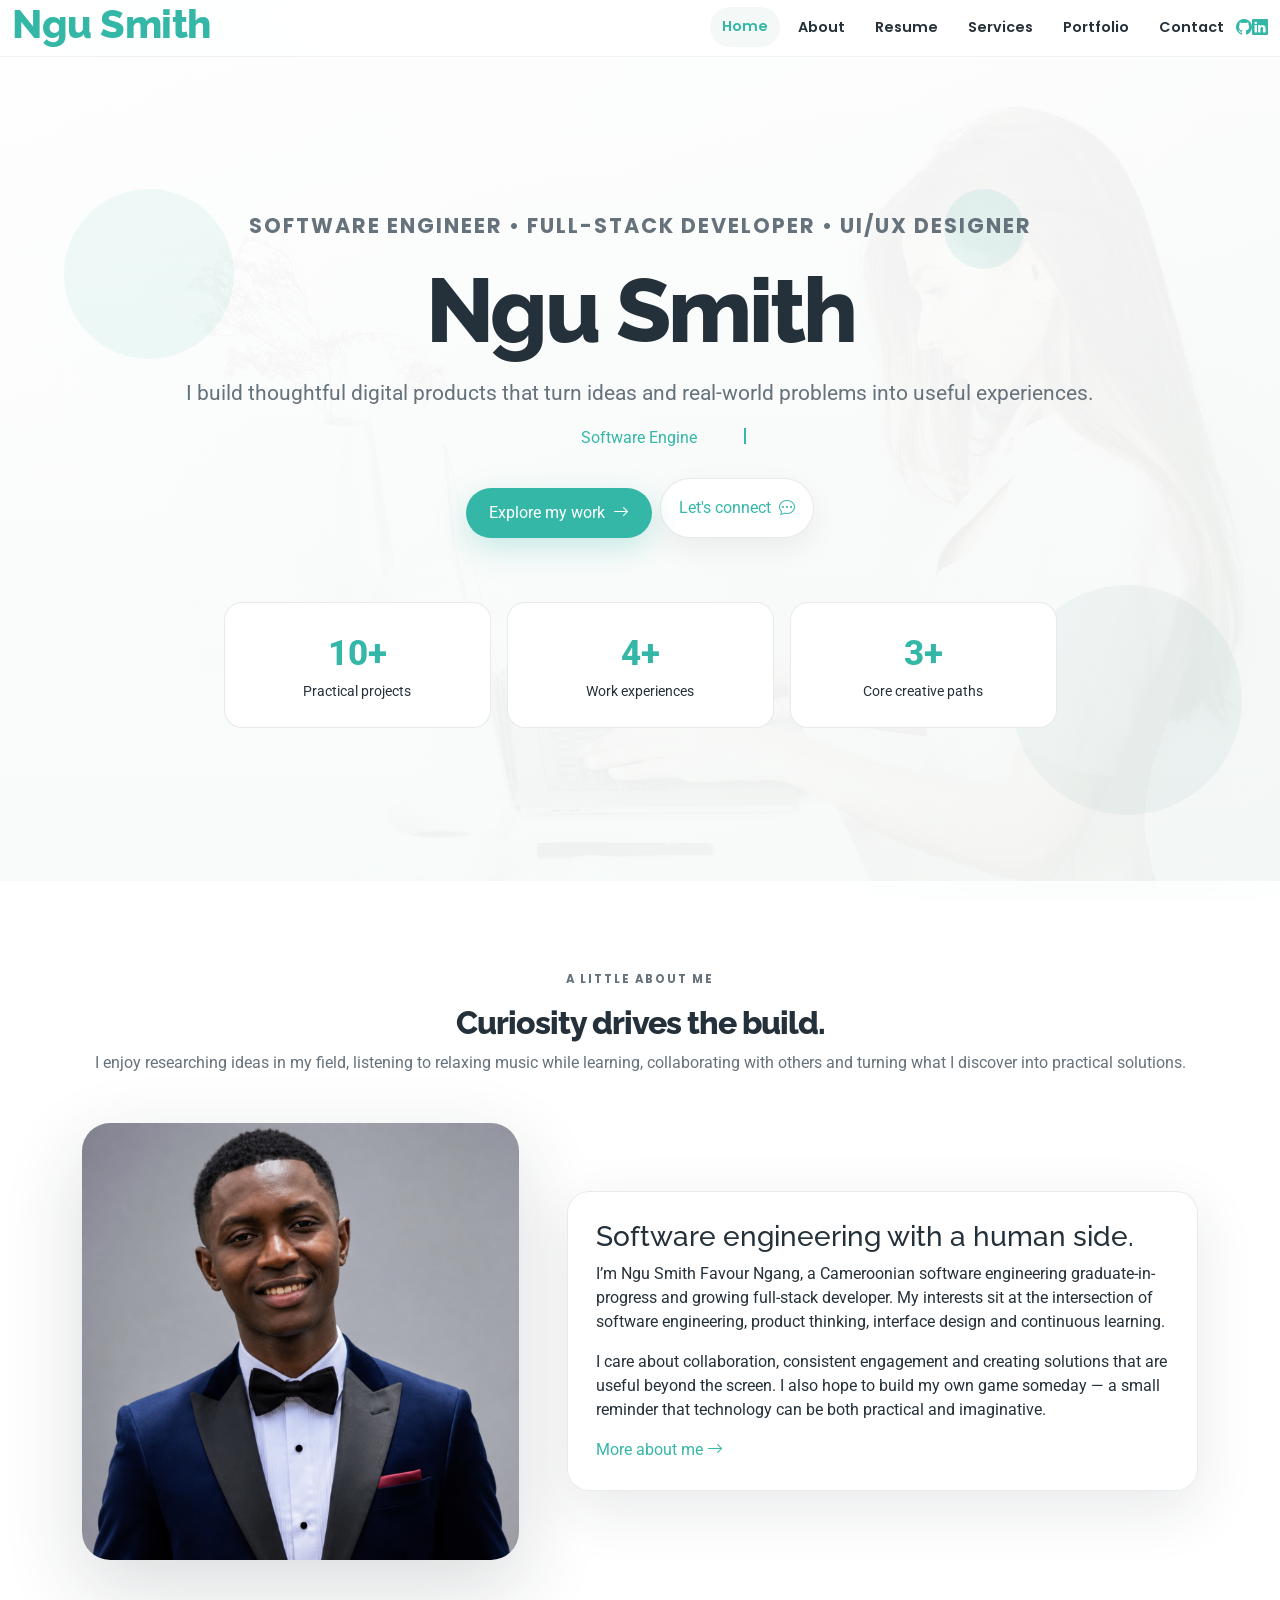
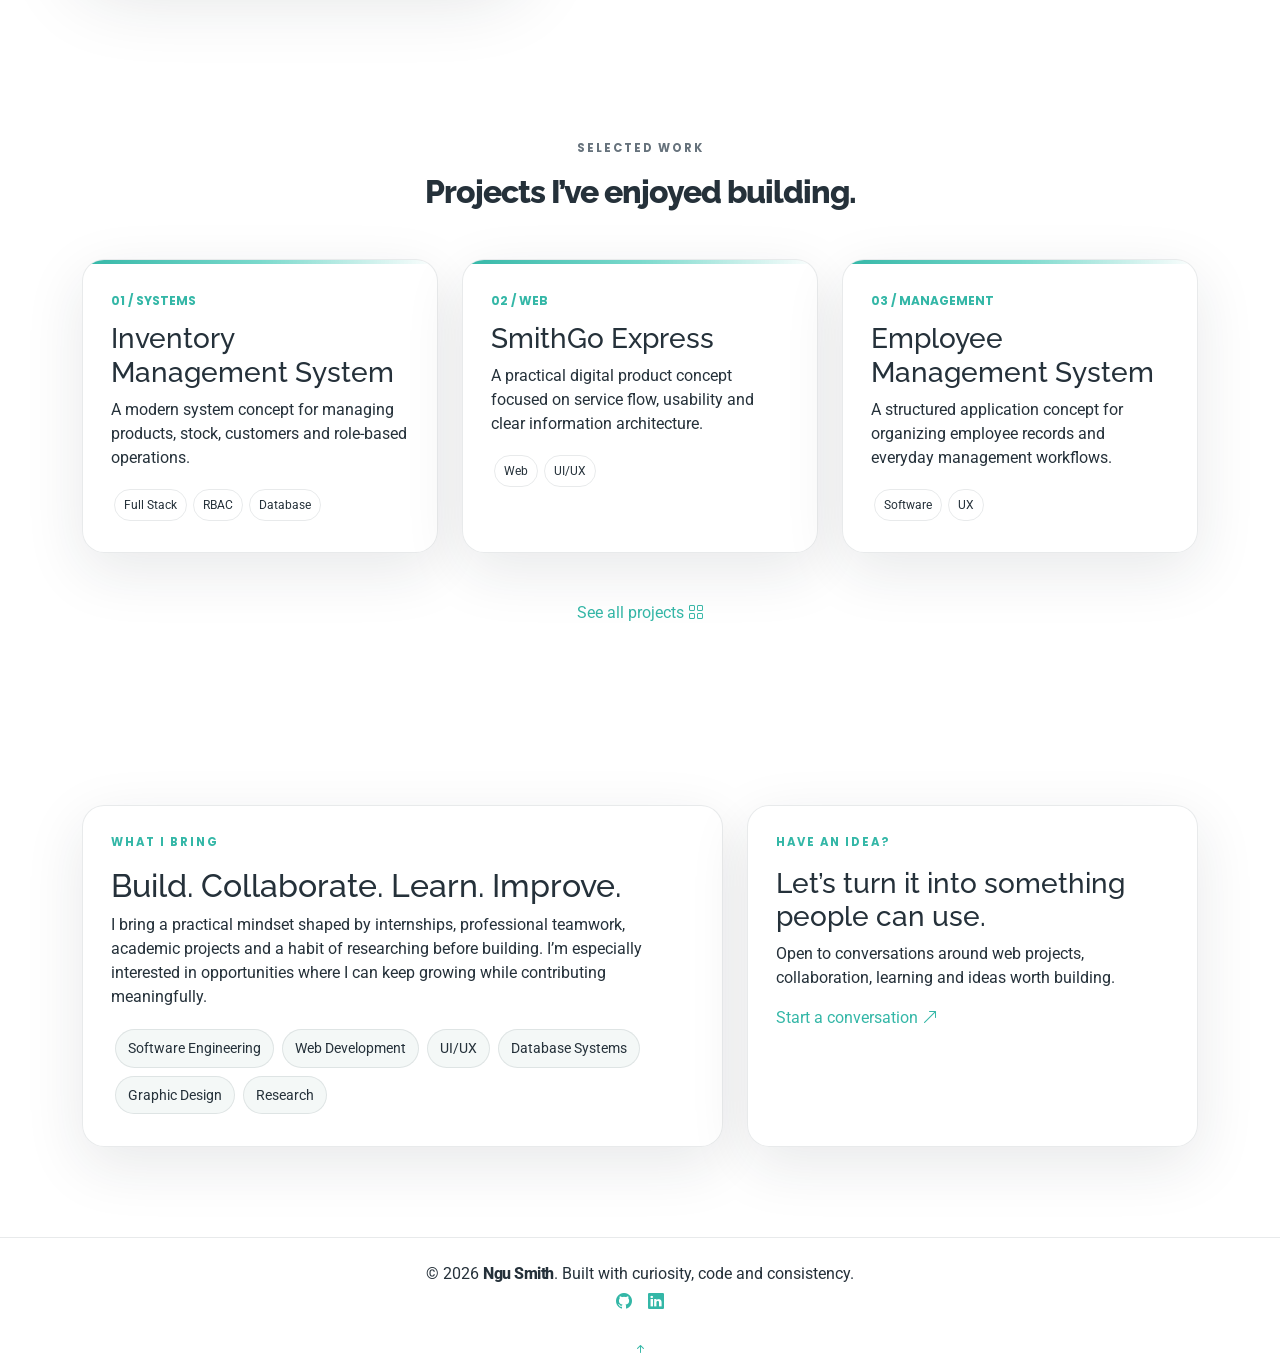
==== index.html @ bdae142b "https://github.com/NguSmith2004/ngu-smith-portfolio.git" ====
<!doctype html><html lang="en"><head><meta charset="utf-8"><meta name="viewport" content="width=device-width, initial-scale=1"><meta name="description" content="Ngu Smith — Software Engineer, Full-Stack Web Developer, UI/UX and Graphic Designer."><meta name="author" content="Ngu Smith"><link rel="icon" href="assets/img/favicon.png"><link rel="preconnect" href="https://fonts.googleapis.com"><link rel="preconnect" href="https://fonts.gstatic.com" crossorigin><link href="https://fonts.googleapis.com/css2?family=Roboto:wght@300;400;500;700;900&family=Poppins:wght@400;500;600;700&family=Raleway:wght@400;500;600;700;800;900&display=swap" rel="stylesheet"><link href="assets/vendor/bootstrap/css/bootstrap.min.css" rel="stylesheet"><link href="assets/vendor/bootstrap-icons/bootstrap-icons.css" rel="stylesheet"><link href="assets/vendor/aos/aos.css" rel="stylesheet"><link href="assets/css/main.css" rel="stylesheet"><title>Home | Ngu Smith</title></head><body class="index-page"><header id="header" class="header d-flex align-items-center light-background sticky-top"><div class="container-fluid position-relative d-flex align-items-center justify-content-between"><a href="index.html" class="logo d-flex align-items-center me-auto me-xl-0"><h1 class="sitename">Ngu Smith</h1></a><nav id="navmenu" class="navmenu"><ul><li><a href="index.html">Home</a></li><li><a href="about.html">About</a></li><li><a href="resume.html">Resume</a></li><li><a href="services.html">Services</a></li><li><a href="portfolio.html">Portfolio</a></li><li><a href="contact.html">Contact</a></li></ul><button type="button" class="mobile-nav-toggle d-xl-none" aria-label="Open navigation" aria-expanded="false" aria-controls="navmenu"><span></span><span></span><span></span></button></nav><div class="nav-overlay" aria-hidden="true"></div><div class="header-social-links"><a href="https://github.com/ngusmith2004" target="_blank" aria-label="GitHub"><i class="bi bi-github"></i></a><a href="https://www.linkedin.com/in/ngu-smith-7a6b67323/" target="_blank" aria-label="LinkedIn"><i class="bi bi-linkedin"></i></a></div></div></header><main><section id="hero" class="hero section"><div class="hero-bg"></div><div class="float-orb orb-a"></div><div class="float-orb orb-b"></div><div class="float-orb orb-c"></div><div class="container text-center"><p class="eyebrow">Software Engineer • Full-Stack Developer • UI/UX Designer</p><h2>Ngu Smith</h2><p>I build thoughtful digital products that turn ideas and real-world problems into useful experiences.</p><div class="mt-3"><span class="type-line" id="typing"></span><span class="blink"></span></div><div class="d-flex gap-2 justify-content-center flex-wrap mt-3"><a href="portfolio.html" class="btn-get-started magnetic">Explore my work <i class="bi bi-arrow-right"></i></a><a href="contact.html" class="mini-cta magnetic">Let's connect <i class="bi bi-chat-dots"></i></a></div><div class="row g-3 justify-content-center mt-5"><div class="col-6 col-md-3"><div class="stat-card"><div class="counter" data-target="10" data-suffix="+">0</div><small>Practical projects</small></div></div><div class="col-6 col-md-3"><div class="stat-card"><div class="counter" data-target="4" data-suffix="+">0</div><small>Work experiences</small></div></div><div class="col-6 col-md-3"><div class="stat-card"><div class="counter" data-target="3" data-suffix="+"><span>0</span></div><small>Core creative paths</small></div></div></div></div></section>
<section class="section reveal"><div class="container"><div class="section-title text-center mb-5"><p class="eyebrow">A little about me</p><h2>Curiosity drives the build.</h2><p>I enjoy researching ideas in my field, listening to relaxing music while learning, collaborating with others and turning what I discover into practical solutions.</p></div><div class="row g-5 align-items-center"><div class="col-lg-5 text-center"><img src="assets/img/smith2.png" class="profile-image img-fluid" alt="Ngu Smith portrait"></div><div class="col-lg-7"><div class="about-card"><h3>Software engineering with a human side.</h3><p>I’m Ngu Smith Favour Ngang, a Cameroonian software engineering graduate-in-progress and growing full-stack developer. My interests sit at the intersection of software engineering, product thinking, interface design and continuous learning.</p><p>I care about collaboration, consistent engagement and creating solutions that are useful beyond the screen. I also hope to build my own game someday — a small reminder that technology can be both practical and imaginative.</p><a href="about.html" class="project-link">More about me <i class="bi bi-arrow-right"></i></a></div></div></div></div></section>
<section class="section light-background reveal"><div class="container"><div class="section-title text-center mb-5"><p class="eyebrow">Selected work</p><h2>Projects I’ve enjoyed building.</h2></div><div class="row g-4"><div class="col-md-6 col-lg-4"><article class="project-card"><span class="project-number">01 / SYSTEMS</span><h3>Inventory Management System</h3><p>A modern system concept for managing products, stock, customers and role-based operations.</p><span class="tag">Full Stack</span><span class="tag">RBAC</span><span class="tag">Database</span></article></div><div class="col-md-6 col-lg-4"><article class="project-card"><span class="project-number">02 / WEB</span><h3>SmithGo Express</h3><p>A practical digital product concept focused on service flow, usability and clear information architecture.</p><span class="tag">Web</span><span class="tag">UI/UX</span></article></div><div class="col-md-6 col-lg-4"><article class="project-card"><span class="project-number">03 / MANAGEMENT</span><h3>Employee Management System</h3><p>A structured application concept for organizing employee records and everyday management workflows.</p><span class="tag">Software</span><span class="tag">UX</span></article></div></div><div class="text-center mt-5"><a href="portfolio.html" class="btn-get-started magnetic">See all projects <i class="bi bi-grid"></i></a></div></div></section>
<section class="section reveal"><div class="container"><div class="row g-4"><div class="col-lg-7"><div class="about-card h-100"><p class="eyebrow">What I bring</p><h2>Build. Collaborate. Learn. Improve.</h2><p>I bring a practical mindset shaped by internships, professional teamwork, academic projects and a habit of researching before building. I’m especially interested in opportunities where I can keep growing while contributing meaningfully.</p><div class="mt-3"><span class="skill-pill">Software Engineering</span><span class="skill-pill">Web Development</span><span class="skill-pill">UI/UX</span><span class="skill-pill">Database Systems</span><span class="skill-pill">Graphic Design</span><span class="skill-pill">Research</span></div></div></div><div class="col-lg-5"><div class="contact-card h-100"><p class="eyebrow">Have an idea?</p><h3>Let’s turn it into something people can use.</h3><p>Open to conversations around web projects, collaboration, learning and ideas worth building.</p><a href="contact.html" class="btn-get-started magnetic">Start a conversation <i class="bi bi-arrow-up-right"></i></a></div></div></div></div></section></main><footer id="footer" class="footer light-background"><div class="container text-center py-4"><p class="mb-1">© <span id="year"></span> <strong class="sitename">Ngu Smith</strong>. Built with curiosity, code and consistency.</p><div class="social-links d-flex justify-content-center gap-3"><a href="https://github.com/ngusmith2004" target="_blank"><i class="bi bi-github"></i></a><a href="https://www.linkedin.com/in/ngu-smith-7a6b67323/" target="_blank"><i class="bi bi-linkedin"></i></a></div></div></footer><a href="#" id="scroll-top" class="scroll-top d-flex align-items-center justify-content-center"><i class="bi bi-arrow-up-short"></i></a><div id="preloader"></div><script src="assets/vendor/bootstrap/js/bootstrap.bundle.min.js"></script><script src="assets/vendor/aos/aos.js"></script><script src="assets/js/main.js"></script><script>document.getElementById('year')&&(document.getElementById('year').textContent=new Date().getFullYear());</script></body></html>
---- assets/css/main.css ----
/* Ngu Smith — Kelly-inspired animated portfolio */
:root{--accent:#34b7a7;--ink:#25313a;--muted:#66727c;--paper:#fff;--soft:#f4f8f7;--line:rgba(37,49,58,.10);--shadow:0 18px 60px rgba(28,42,51,.10);--heading:"Raleway",sans-serif;--body:"Roboto",system-ui,sans-serif;--nav:"Poppins",sans-serif;scroll-behavior:smooth}
*{box-sizing:border-box} body{margin:0;color:var(--ink);background:var(--paper);font-family:var(--body);overflow-x:hidden} a{color:var(--accent);text-decoration:none;transition:.3s} a:hover{color:#218f83} h1,h2,h3,h4{font-family:var(--heading)}
::selection{background:var(--accent);color:#fff}
body:before{content:"";position:fixed;inset:0;pointer-events:none;background:radial-gradient(circle at 15% 15%,rgba(52,183,167,.08),transparent 25%),radial-gradient(circle at 85% 70%,rgba(52,183,167,.06),transparent 30%);z-index:-2}
.header{backdrop-filter:blur(16px);background:rgba(255,255,255,.90)!important;border-bottom:1px solid rgba(37,49,58,.06);transition:.35s;z-index:1000}.header.scrolled{box-shadow:0 8px 30px rgba(0,0,0,.08)}.sitename{font-weight:800;letter-spacing:-.5px}.header-social-links a{transition:transform .25s}.header-social-links a:hover{transform:translateY(-4px)}
.hero{min-height:calc(100vh - 76px);display:grid;place-items:center;position:relative;overflow:hidden;background:linear-gradient(180deg,#fff 0%,#f7fbfa 100%)}.hero-bg{position:absolute;inset:0;background:linear-gradient(120deg,rgba(255,255,255,.92),rgba(244,250,248,.84)),url('../img/hero-bg.jpg') center/cover;opacity:.35;filter:saturate(.7)}.hero .container{position:relative;z-index:2}.hero h2{font-size:clamp(2.7rem,7vw,5.8rem);font-weight:800;letter-spacing:-3px;margin-bottom:14px;animation:heroIn .9s both}.hero p{font-size:clamp(1rem,2vw,1.3rem);color:var(--muted);animation:heroIn 1s .15s both}.hero .btn-get-started{display:inline-flex;align-items:center;gap:8px;margin-top:22px;border-radius:999px;padding:13px 23px;background:var(--accent);color:#fff;box-shadow:0 10px 30px rgba(52,183,167,.25);animation:heroIn 1s .3s both}.hero .btn-get-started:hover{transform:translateY(-4px);box-shadow:0 16px 38px rgba(52,183,167,.35)}
.float-orb{position:absolute;border-radius:50%;filter:blur(.2px);opacity:.55;animation:float 7s ease-in-out infinite}.orb-a{width:170px;height:170px;background:rgba(52,183,167,.13);top:16%;left:5%}.orb-b{width:230px;height:230px;background:rgba(36,100,96,.08);right:3%;bottom:8%;animation-delay:-2s}.orb-c{width:80px;height:80px;background:rgba(52,183,167,.18);right:20%;top:16%;animation-delay:-4s}
.section{padding:90px 0}.section-title h2{font-weight:800;letter-spacing:-1px}.section-title p{color:var(--muted)}
.reveal{opacity:0;transform:translateY(30px);transition:opacity .75s ease,transform .75s ease}.reveal.is-visible{opacity:1;transform:none}
.about-card,.info-card,.service-card,.project-card,.timeline-item,.contact-card{border:1px solid var(--line);border-radius:22px;background:rgba(255,255,255,.82);box-shadow:var(--shadow);transition:transform .35s,box-shadow .35s,border-color .35s}.about-card:hover,.service-card:hover,.project-card:hover,.contact-card:hover{transform:translateY(-8px);box-shadow:0 26px 70px rgba(28,42,51,.14);border-color:rgba(52,183,167,.28)}
.about-card,.service-card,.project-card,.contact-card{padding:28px}.eyebrow{font-family:var(--nav);text-transform:uppercase;letter-spacing:2px;font-size:.72rem;color:var(--accent);font-weight:700}.profile-image{max-height:480px;border-radius:28px;object-fit:cover;box-shadow:0 28px 80px rgba(22,35,42,.16);animation:portraitFloat 6s ease-in-out infinite}
.skill-pill{display:inline-flex;padding:8px 12px;margin:4px;border-radius:999px;background:var(--soft);border:1px solid var(--line);font-size:.85rem;transition:.25s}.skill-pill:hover{background:var(--accent);color:#fff;transform:translateY(-3px)}
.project-card{height:100%;position:relative;overflow:hidden}.project-card:before{content:"";position:absolute;inset:0 auto auto 0;width:100%;height:4px;background:linear-gradient(90deg,var(--accent),#7ad9cc,transparent)}.project-number{font-family:var(--nav);font-size:.75rem;color:var(--accent);font-weight:700}.project-card h3{margin-top:10px}.tag{font-size:.75rem;border:1px solid var(--line);padding:6px 9px;border-radius:999px;margin:3px;display:inline-block}.project-card .project-link{display:inline-flex;align-items:center;gap:6px;margin-top:14px;font-weight:700}
.filter-bar{display:flex;gap:8px;flex-wrap:wrap;justify-content:center;margin:25px 0 35px}.filter-btn{border:1px solid var(--line);background:#fff;border-radius:999px;padding:9px 15px;color:var(--muted);cursor:pointer;transition:.25s}.filter-btn.active,.filter-btn:hover{background:var(--accent);color:#fff;border-color:var(--accent)}.project-card.hidden{display:none}
.timeline{position:relative;padding-left:28px}.timeline:before{content:"";position:absolute;left:4px;top:0;bottom:0;width:2px;background:linear-gradient(var(--accent),transparent)}.timeline-item{position:relative;padding:22px 24px;margin-bottom:18px}.timeline-item:before{content:"";position:absolute;left:-31px;top:26px;width:10px;height:10px;border-radius:50%;background:var(--accent);box-shadow:0 0 0 6px rgba(52,183,167,.12)}
.progress{height:8px;background:#eaf1ef;border-radius:999px;overflow:hidden}.progress-bar{width:0;background:linear-gradient(90deg,var(--accent),#71d5c9);transition:width 1.3s cubic-bezier(.2,.8,.2,1)}
.counter{font-size:2.2rem;font-weight:800;color:var(--accent)}.stat-card{text-align:center;padding:24px;border:1px solid var(--line);border-radius:18px;background:#fff}
.footer{border-top:1px solid var(--line)}
#scroll-top{transition:.3s} #scroll-top:hover{transform:translateY(-5px)}
.cursor-dot{position:fixed;width:9px;height:9px;border-radius:50%;background:var(--accent);pointer-events:none;z-index:9999;transform:translate(-50%,-50%);opacity:0;transition:opacity .2s}.cursor-ring{position:fixed;width:34px;height:34px;border:1px solid rgba(52,183,167,.45);border-radius:50%;pointer-events:none;z-index:9998;transform:translate(-50%,-50%);opacity:0;transition:width .2s,height .2s,opacity .2s}.cursor-ring.active{width:52px;height:52px;background:rgba(52,183,167,.05)}
.page-hero{padding:120px 0 70px;background:linear-gradient(180deg,#f6faf9,#fff)}.page-hero h1{font-size:clamp(2.5rem,6vw,4.5rem);font-weight:800;letter-spacing:-2px}.mini-cta{display:inline-flex;gap:8px;align-items:center;margin-top:12px;padding:11px 18px;border-radius:999px;background:#fff;border:1px solid var(--line);box-shadow:0 10px 30px rgba(0,0,0,.06)}
.type-line{display:inline-block;color:var(--accent);min-width:210px}.blink{display:inline-block;width:2px;height:1em;background:var(--accent);vertical-align:-.12em;animation:blink 1s steps(1) infinite}
@keyframes heroIn{from{opacity:0;transform:translateY(25px)}to{opacity:1;transform:none}}@keyframes float{0%,100%{transform:translate3d(0,0,0)}50%{transform:translate3d(0,-22px,0)}}@keyframes portraitFloat{0%,100%{transform:translateY(0) rotate(0)}50%{transform:translateY(-8px) rotate(.4deg)}}@keyframes blink{50%{opacity:0}}
@media(max-width:991px){.header-social-links{display:none}.hero{min-height:78vh}.section{padding:70px 0}.profile-image{max-height:420px;margin-top:20px}}
@media(prefers-reduced-motion:reduce){*,*::before,*::after{scroll-behavior:auto!important;animation:none!important;transition:none!important}.reveal{opacity:1;transform:none}}

/* Responsive navigation — horizontal on desktop, compact drawer on phones/tablets */
.navmenu{display:flex;align-items:center;margin-left:auto}
.navmenu>ul{display:flex;align-items:center;gap:6px;margin:0;padding:0;list-style:none}
.navmenu>ul li{list-style:none}
.navmenu>ul li a{display:inline-flex;align-items:center;justify-content:center;padding:9px 12px;border-radius:999px;color:var(--ink);font-family:var(--nav);font-size:.9rem;font-weight:600;white-space:nowrap;transition:background .25s,color .25s,transform .25s}
.navmenu>ul li a:hover,.navmenu>ul li a.active{background:var(--soft);color:var(--accent);transform:translateY(-1px)}
.mobile-nav-toggle{width:46px;height:46px;border:1px solid var(--line);border-radius:14px;background:rgba(255,255,255,.92);display:none;align-items:center;justify-content:center;flex-direction:column;gap:5px;padding:0;cursor:pointer;position:relative;z-index:1003;box-shadow:0 8px 24px rgba(25,45,50,.08);transition:transform .25s,background .25s,border-color .25s}
.mobile-nav-toggle span{display:block;width:20px;height:2px;border-radius:4px;background:var(--ink);transition:transform .3s,opacity .2s,width .3s}
.mobile-nav-toggle:hover{transform:translateY(-2px);border-color:rgba(52,183,167,.35);background:#fff}
body.mobile-nav-active .mobile-nav-toggle span:nth-child(1){transform:translateY(7px) rotate(45deg)}
body.mobile-nav-active .mobile-nav-toggle span:nth-child(2){opacity:0;width:0}
body.mobile-nav-active .mobile-nav-toggle span:nth-child(3){transform:translateY(-7px) rotate(-45deg)}
.nav-overlay{display:none}
@media(max-width:1199px) and (min-width:992px){
  .navmenu>ul{gap:2px}
  .navmenu>ul li a{padding:8px 8px;font-size:.82rem}
  .header-social-links{display:flex}
  .mobile-nav-toggle{display:none}
}
@media(max-width:991px){
  .header-social-links{display:none}
  .mobile-nav-toggle{display:flex}
  .navmenu{position:static}
  .navmenu>ul{position:fixed;top:78px;right:18px;left:18px;display:flex;flex-direction:column;align-items:stretch;gap:6px;padding:14px;margin:0;list-style:none;background:rgba(255,255,255,.97);border:1px solid rgba(37,49,58,.09);border-radius:22px;box-shadow:0 25px 70px rgba(24,42,50,.18);backdrop-filter:blur(18px);transform:translateY(-14px) scale(.98);opacity:0;visibility:hidden;pointer-events:none;transition:opacity .28s ease,transform .28s ease,visibility .28s;z-index:1002}
  .navmenu>ul li{width:100%}
  .navmenu>ul li a{display:flex;align-items:center;justify-content:flex-start;width:100%;min-height:50px;padding:12px 15px;border-radius:13px;font-family:var(--nav);font-weight:600;color:var(--ink);position:relative;overflow:hidden}
  .navmenu>ul li a:before{content:"";width:4px;height:0;border-radius:10px;background:var(--accent);position:absolute;left:0;top:50%;transform:translateY(-50%);transition:height .25s}
  .navmenu>ul li a:hover,.navmenu>ul li a.active{background:var(--soft);color:var(--accent);padding-left:21px;transform:none}
  .navmenu>ul li a:hover:before,.navmenu>ul li a.active:before{height:24px}
  body.mobile-nav-active{overflow:hidden}
  body.mobile-nav-active .navmenu>ul{opacity:1;visibility:visible;pointer-events:auto;transform:none}
  .nav-overlay{position:fixed;inset:78px 0 0;background:rgba(19,32,37,.22);backdrop-filter:blur(2px);display:block;opacity:0;visibility:hidden;pointer-events:none;transition:opacity .28s,visibility .28s;z-index:1001}
  body.mobile-nav-active .nav-overlay{opacity:1;visibility:visible;pointer-events:auto}
}
@media(max-width:575px){.navmenu>ul{top:72px;left:12px;right:12px;border-radius:19px}.mobile-nav-toggle{width:43px;height:43px}.header .container-fluid{padding-left:14px;padding-right:14px}}
@media(prefers-reduced-motion:reduce){.mobile-nav-toggle span,.navmenu>ul,.navmenu>ul li a{transition:none!important}}
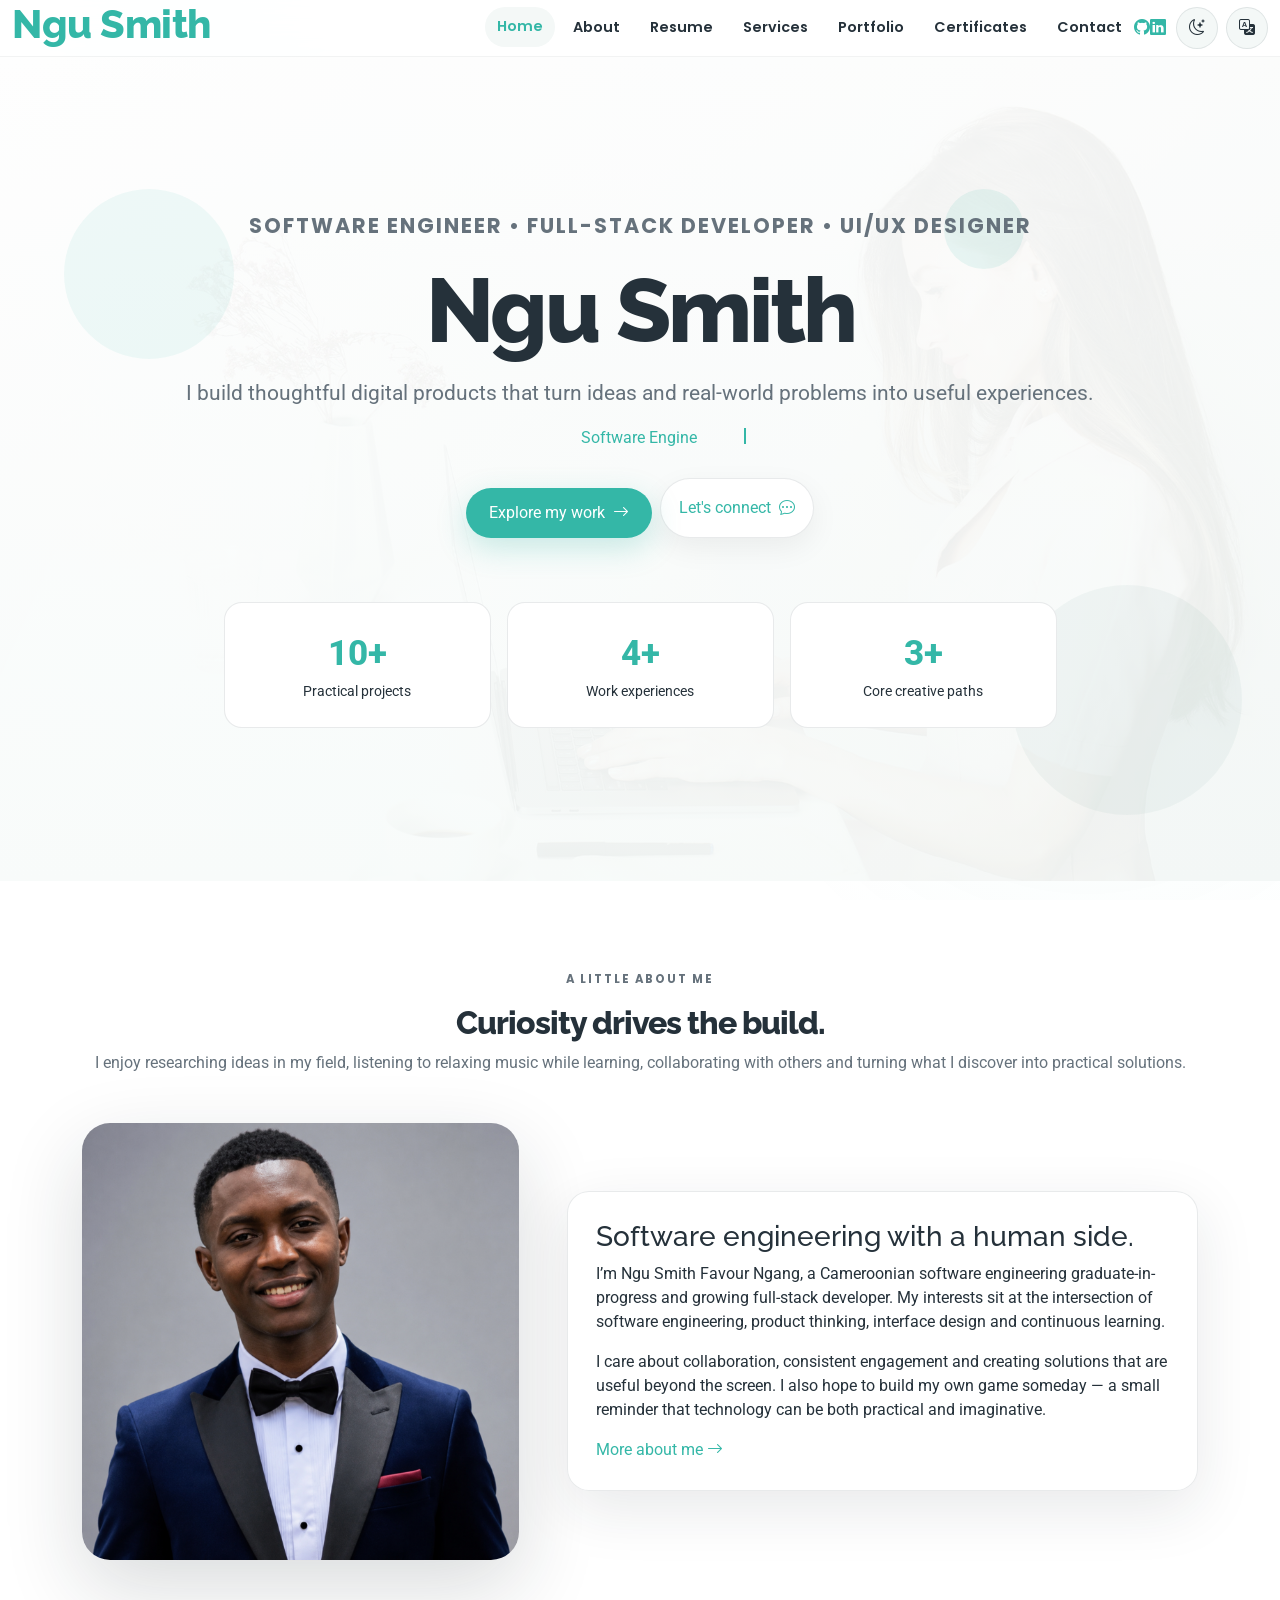
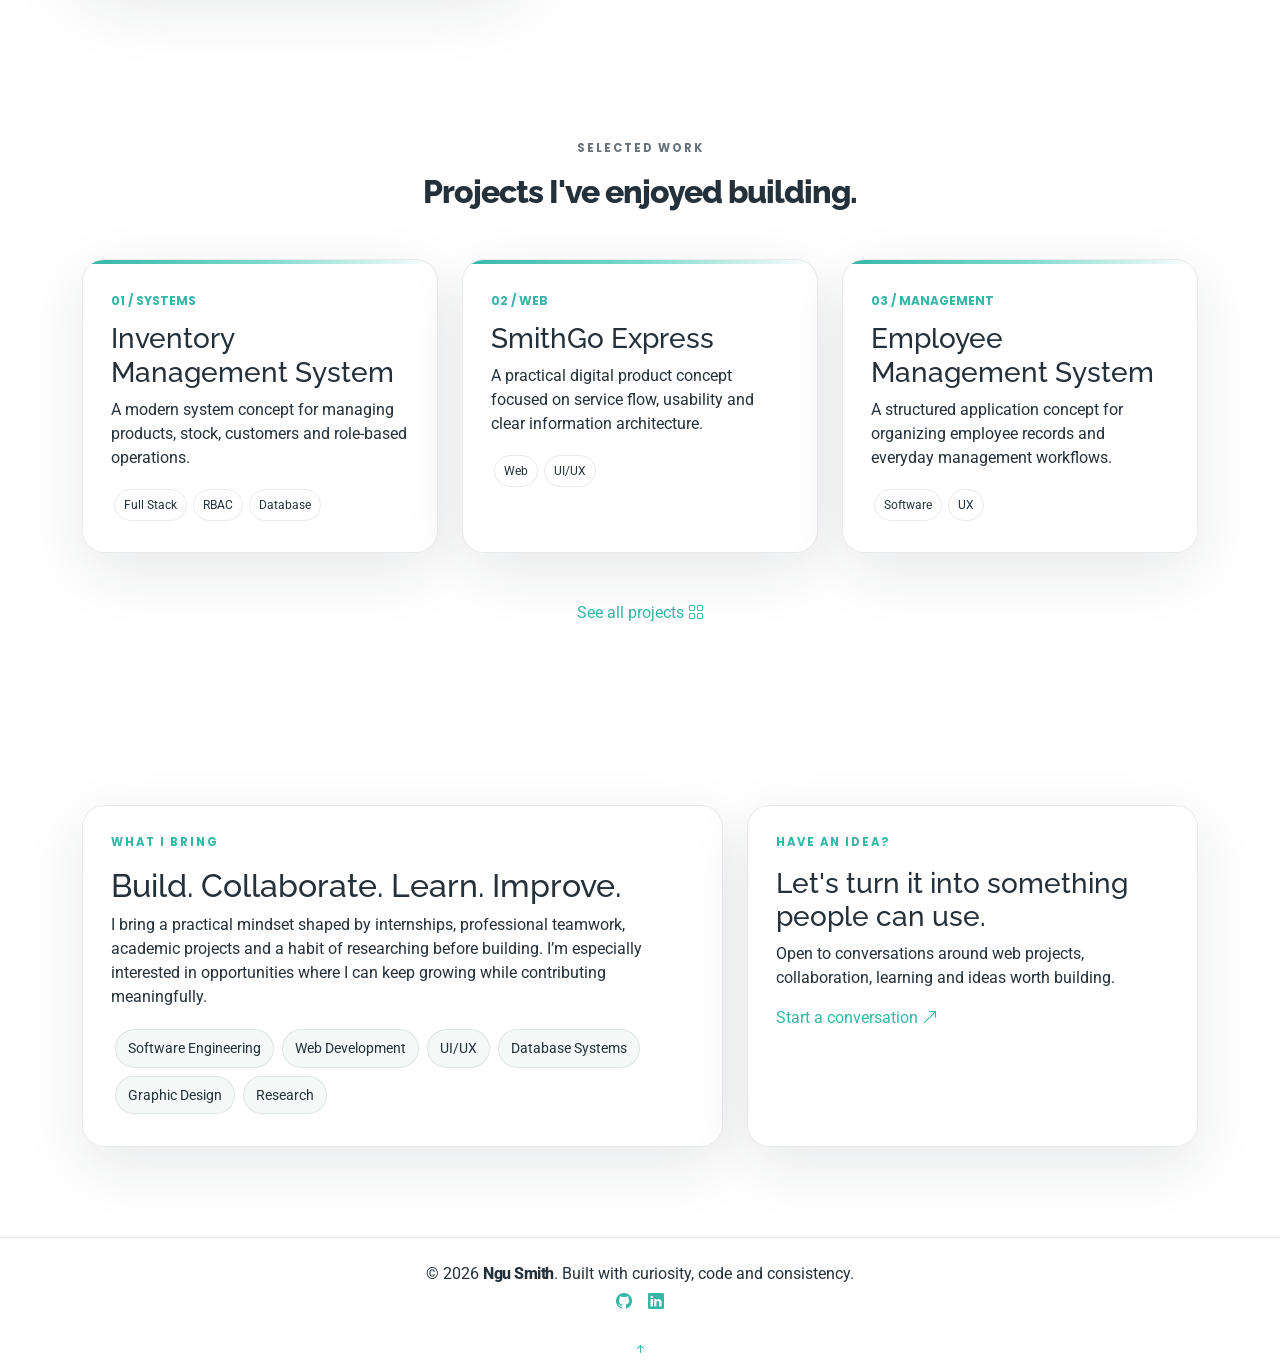
==== commit 06d9597f: "Update portfolio services section" ====
--- a/index.html
+++ b/index.html
@@ -1,4 +1,4 @@
-<!doctype html><html lang="en"><head><meta charset="utf-8"><meta name="viewport" content="width=device-width, initial-scale=1"><meta name="description" content="Ngu Smith — Software Engineer, Full-Stack Web Developer, UI/UX and Graphic Designer."><meta name="author" content="Ngu Smith"><link rel="icon" href="assets/img/favicon.png"><link rel="preconnect" href="https://fonts.googleapis.com"><link rel="preconnect" href="https://fonts.gstatic.com" crossorigin><link href="https://fonts.googleapis.com/css2?family=Roboto:wght@300;400;500;700;900&family=Poppins:wght@400;500;600;700&family=Raleway:wght@400;500;600;700;800;900&display=swap" rel="stylesheet"><link href="assets/vendor/bootstrap/css/bootstrap.min.css" rel="stylesheet"><link href="assets/vendor/bootstrap-icons/bootstrap-icons.css" rel="stylesheet"><link href="assets/vendor/aos/aos.css" rel="stylesheet"><link href="assets/css/main.css" rel="stylesheet"><title>Home | Ngu Smith</title></head><body class="index-page"><header id="header" class="header d-flex align-items-center light-background sticky-top"><div class="container-fluid position-relative d-flex align-items-center justify-content-between"><a href="index.html" class="logo d-flex align-items-center me-auto me-xl-0"><h1 class="sitename">Ngu Smith</h1></a><nav id="navmenu" class="navmenu"><ul><li><a href="index.html">Home</a></li><li><a href="about.html">About</a></li><li><a href="resume.html">Resume</a></li><li><a href="services.html">Services</a></li><li><a href="portfolio.html">Portfolio</a></li><li><a href="contact.html">Contact</a></li></ul><button type="button" class="mobile-nav-toggle d-xl-none" aria-label="Open navigation" aria-expanded="false" aria-controls="navmenu"><span></span><span></span><span></span></button></nav><div class="nav-overlay" aria-hidden="true"></div><div class="header-social-links"><a href="https://github.com/ngusmith2004" target="_blank" aria-label="GitHub"><i class="bi bi-github"></i></a><a href="https://www.linkedin.com/in/ngu-smith-7a6b67323/" target="_blank" aria-label="LinkedIn"><i class="bi bi-linkedin"></i></a></div></div></header><main><section id="hero" class="hero section"><div class="hero-bg"></div><div class="float-orb orb-a"></div><div class="float-orb orb-b"></div><div class="float-orb orb-c"></div><div class="container text-center"><p class="eyebrow">Software Engineer • Full-Stack Developer • UI/UX Designer</p><h2>Ngu Smith</h2><p>I build thoughtful digital products that turn ideas and real-world problems into useful experiences.</p><div class="mt-3"><span class="type-line" id="typing"></span><span class="blink"></span></div><div class="d-flex gap-2 justify-content-center flex-wrap mt-3"><a href="portfolio.html" class="btn-get-started magnetic">Explore my work <i class="bi bi-arrow-right"></i></a><a href="contact.html" class="mini-cta magnetic">Let's connect <i class="bi bi-chat-dots"></i></a></div><div class="row g-3 justify-content-center mt-5"><div class="col-6 col-md-3"><div class="stat-card"><div class="counter" data-target="10" data-suffix="+">0</div><small>Practical projects</small></div></div><div class="col-6 col-md-3"><div class="stat-card"><div class="counter" data-target="4" data-suffix="+">0</div><small>Work experiences</small></div></div><div class="col-6 col-md-3"><div class="stat-card"><div class="counter" data-target="3" data-suffix="+"><span>0</span></div><small>Core creative paths</small></div></div></div></div></section>
-<section class="section reveal"><div class="container"><div class="section-title text-center mb-5"><p class="eyebrow">A little about me</p><h2>Curiosity drives the build.</h2><p>I enjoy researching ideas in my field, listening to relaxing music while learning, collaborating with others and turning what I discover into practical solutions.</p></div><div class="row g-5 align-items-center"><div class="col-lg-5 text-center"><img src="assets/img/smith2.png" class="profile-image img-fluid" alt="Ngu Smith portrait"></div><div class="col-lg-7"><div class="about-card"><h3>Software engineering with a human side.</h3><p>I’m Ngu Smith Favour Ngang, a Cameroonian software engineering graduate-in-progress and growing full-stack developer. My interests sit at the intersection of software engineering, product thinking, interface design and continuous learning.</p><p>I care about collaboration, consistent engagement and creating solutions that are useful beyond the screen. I also hope to build my own game someday — a small reminder that technology can be both practical and imaginative.</p><a href="about.html" class="project-link">More about me <i class="bi bi-arrow-right"></i></a></div></div></div></div></section>
-<section class="section light-background reveal"><div class="container"><div class="section-title text-center mb-5"><p class="eyebrow">Selected work</p><h2>Projects I’ve enjoyed building.</h2></div><div class="row g-4"><div class="col-md-6 col-lg-4"><article class="project-card"><span class="project-number">01 / SYSTEMS</span><h3>Inventory Management System</h3><p>A modern system concept for managing products, stock, customers and role-based operations.</p><span class="tag">Full Stack</span><span class="tag">RBAC</span><span class="tag">Database</span></article></div><div class="col-md-6 col-lg-4"><article class="project-card"><span class="project-number">02 / WEB</span><h3>SmithGo Express</h3><p>A practical digital product concept focused on service flow, usability and clear information architecture.</p><span class="tag">Web</span><span class="tag">UI/UX</span></article></div><div class="col-md-6 col-lg-4"><article class="project-card"><span class="project-number">03 / MANAGEMENT</span><h3>Employee Management System</h3><p>A structured application concept for organizing employee records and everyday management workflows.</p><span class="tag">Software</span><span class="tag">UX</span></article></div></div><div class="text-center mt-5"><a href="portfolio.html" class="btn-get-started magnetic">See all projects <i class="bi bi-grid"></i></a></div></div></section>
-<section class="section reveal"><div class="container"><div class="row g-4"><div class="col-lg-7"><div class="about-card h-100"><p class="eyebrow">What I bring</p><h2>Build. Collaborate. Learn. Improve.</h2><p>I bring a practical mindset shaped by internships, professional teamwork, academic projects and a habit of researching before building. I’m especially interested in opportunities where I can keep growing while contributing meaningfully.</p><div class="mt-3"><span class="skill-pill">Software Engineering</span><span class="skill-pill">Web Development</span><span class="skill-pill">UI/UX</span><span class="skill-pill">Database Systems</span><span class="skill-pill">Graphic Design</span><span class="skill-pill">Research</span></div></div></div><div class="col-lg-5"><div class="contact-card h-100"><p class="eyebrow">Have an idea?</p><h3>Let’s turn it into something people can use.</h3><p>Open to conversations around web projects, collaboration, learning and ideas worth building.</p><a href="contact.html" class="btn-get-started magnetic">Start a conversation <i class="bi bi-arrow-up-right"></i></a></div></div></div></div></section></main><footer id="footer" class="footer light-background"><div class="container text-center py-4"><p class="mb-1">© <span id="year"></span> <strong class="sitename">Ngu Smith</strong>. Built with curiosity, code and consistency.</p><div class="social-links d-flex justify-content-center gap-3"><a href="https://github.com/ngusmith2004" target="_blank"><i class="bi bi-github"></i></a><a href="https://www.linkedin.com/in/ngu-smith-7a6b67323/" target="_blank"><i class="bi bi-linkedin"></i></a></div></div></footer><a href="#" id="scroll-top" class="scroll-top d-flex align-items-center justify-content-center"><i class="bi bi-arrow-up-short"></i></a><div id="preloader"></div><script src="assets/vendor/bootstrap/js/bootstrap.bundle.min.js"></script><script src="assets/vendor/aos/aos.js"></script><script src="assets/js/main.js"></script><script>document.getElementById('year')&&(document.getElementById('year').textContent=new Date().getFullYear());</script></body></html>+<!doctype html><html lang="en"><head><meta charset="utf-8"><meta name="viewport" content="width=device-width, initial-scale=1"><meta name="description" content="Ngu Smith — Software Engineer, Full-Stack Web Developer, UI/UX and Graphic Designer."><meta name="author" content="Ngu Smith"><link rel="icon" href="assets/img/favicon.png"><link rel="preconnect" href="https://fonts.googleapis.com"><link rel="preconnect" href="https://fonts.gstatic.com" crossorigin><link href="https://fonts.googleapis.com/css2?family=Roboto:wght@300;400;500;700;900&family=Poppins:wght@400;500;600;700&family=Raleway:wght@400;500;600;700;800;900&display=swap" rel="stylesheet"><link href="assets/vendor/bootstrap/css/bootstrap.min.css" rel="stylesheet"><link href="assets/vendor/bootstrap-icons/bootstrap-icons.css" rel="stylesheet"><link href="assets/vendor/aos/aos.css" rel="stylesheet"><link href="assets/css/main.css" rel="stylesheet"><title>Home | Ngu Smith</title></head><body class="index-page"><header id="header" class="header d-flex align-items-center light-background sticky-top"><div class="container-fluid position-relative d-flex align-items-center justify-content-between"><a href="index.html" class="logo d-flex align-items-center me-auto me-xl-0"><h1 class="sitename">Ngu Smith</h1></a><nav id="navmenu" class="navmenu"><ul><li><a href="index.html" data-i18n="nav_home">Home</a></li><li><a href="about.html" data-i18n="nav_about">About</a></li><li><a href="resume.html" data-i18n="nav_resume">Resume</a></li><li><a href="services.html" data-i18n="nav_services">Services</a></li><li><a href="portfolio.html" data-i18n="nav_portfolio">Portfolio</a></li><li><a href="certificates.html" data-i18n="nav_certificates">Certificates</a></li><li><a href="contact.html" data-i18n="nav_contact">Contact</a></li></ul><button type="button" class="mobile-nav-toggle d-xl-none" aria-label="Open navigation" aria-expanded="false" aria-controls="navmenu"><span></span><span></span><span></span></button></nav><div class="nav-overlay" aria-hidden="true"></div><div class="header-social-links"><a href="https://github.com/ngusmith2004" target="_blank" aria-label="GitHub"><i class="bi bi-github"></i></a><a href="https://www.linkedin.com/in/ngu-smith-7a6b67323/" target="_blank" aria-label="LinkedIn"><i class="bi bi-linkedin"></i></a></div><div class="util-controls"><button type="button" class="theme-toggle" aria-label="Switch to dark mode"><i class="bi bi-moon-stars"></i></button><div class="lang-switcher"><button type="button" class="lang-toggle-btn" aria-label="Change language" aria-haspopup="true" aria-expanded="false"><i class="bi bi-translate"></i></button><div class="lang-menu" role="menu"></div></div></div></div></header><main><section id="hero" class="hero section"><div class="hero-bg"></div><div class="float-orb orb-a"></div><div class="float-orb orb-b"></div><div class="float-orb orb-c"></div><div class="container text-center"><p class="eyebrow" data-i18n="hero_eyebrow">Software Engineer • Full-Stack Developer • UI/UX Designer</p><h2>Ngu Smith</h2><p data-i18n="hero_lead">I build thoughtful digital products that turn ideas and real-world problems into useful experiences.</p><div class="mt-3"><span class="type-line" id="typing"></span><span class="blink"></span></div><div class="d-flex gap-2 justify-content-center flex-wrap mt-3"><a href="portfolio.html" class="btn-get-started magnetic"><span data-i18n="btn_explore">Explore my work</span> <i class="bi bi-arrow-right"></i></a><a href="contact.html" class="mini-cta magnetic"><span data-i18n="btn_connect">Let's connect</span> <i class="bi bi-chat-dots"></i></a></div><div class="row g-3 justify-content-center mt-5"><div class="col-6 col-md-3"><div class="stat-card"><div class="counter" data-target="10" data-suffix="+">0</div><small data-i18n="stat_projects">Practical projects</small></div></div><div class="col-6 col-md-3"><div class="stat-card"><div class="counter" data-target="4" data-suffix="+">0</div><small data-i18n="stat_experience">Work experiences</small></div></div><div class="col-6 col-md-3"><div class="stat-card"><div class="counter" data-target="3" data-suffix="+"><span>0</span></div><small data-i18n="stat_creative">Core creative paths</small></div></div></div></div></section>
+<section class="section reveal"><div class="container"><div class="section-title text-center mb-5"><p class="eyebrow" data-i18n="about_eyebrow">A little about me</p><h2 data-i18n="about_heading">Curiosity drives the build.</h2><p>I enjoy researching ideas in my field, listening to relaxing music while learning, collaborating with others and turning what I discover into practical solutions.</p></div><div class="row g-5 align-items-center"><div class="col-lg-5 text-center"><img src="assets/img/smith2.png" class="profile-image img-fluid" alt="Ngu Smith portrait"></div><div class="col-lg-7"><div class="about-card"><h3>Software engineering with a human side.</h3><p>I’m Ngu Smith Favour Ngang, a Cameroonian software engineering graduate-in-progress and growing full-stack developer. My interests sit at the intersection of software engineering, product thinking, interface design and continuous learning.</p><p>I care about collaboration, consistent engagement and creating solutions that are useful beyond the screen. I also hope to build my own game someday — a small reminder that technology can be both practical and imaginative.</p><a href="about.html" class="project-link"><span data-i18n="btn_more_about">More about me</span> <i class="bi bi-arrow-right"></i></a></div></div></div></div></section>
+<section class="section light-background reveal"><div class="container"><div class="section-title text-center mb-5"><p class="eyebrow" data-i18n="work_eyebrow">Selected work</p><h2 data-i18n="work_heading">Projects I’ve enjoyed building.</h2></div><div class="row g-4"><div class="col-md-6 col-lg-4"><article class="project-card"><span class="project-number">01 / SYSTEMS</span><h3>Inventory Management System</h3><p>A modern system concept for managing products, stock, customers and role-based operations.</p><span class="tag">Full Stack</span><span class="tag">RBAC</span><span class="tag">Database</span></article></div><div class="col-md-6 col-lg-4"><article class="project-card"><span class="project-number">02 / WEB</span><h3>SmithGo Express</h3><p>A practical digital product concept focused on service flow, usability and clear information architecture.</p><span class="tag">Web</span><span class="tag">UI/UX</span></article></div><div class="col-md-6 col-lg-4"><article class="project-card"><span class="project-number">03 / MANAGEMENT</span><h3>Employee Management System</h3><p>A structured application concept for organizing employee records and everyday management workflows.</p><span class="tag">Software</span><span class="tag">UX</span></article></div></div><div class="text-center mt-5"><a href="portfolio.html" class="btn-get-started magnetic"><span data-i18n="btn_see_all">See all projects</span> <i class="bi bi-grid"></i></a></div></div></section>
+<section class="section reveal"><div class="container"><div class="row g-4"><div class="col-lg-7"><div class="about-card h-100"><p class="eyebrow" data-i18n="bring_eyebrow">What I bring</p><h2 data-i18n="bring_heading">Build. Collaborate. Learn. Improve.</h2><p>I bring a practical mindset shaped by internships, professional teamwork, academic projects and a habit of researching before building. I’m especially interested in opportunities where I can keep growing while contributing meaningfully.</p><div class="mt-3"><span class="skill-pill">Software Engineering</span><span class="skill-pill">Web Development</span><span class="skill-pill">UI/UX</span><span class="skill-pill">Database Systems</span><span class="skill-pill">Graphic Design</span><span class="skill-pill">Research</span></div></div></div><div class="col-lg-5"><div class="contact-card h-100"><p class="eyebrow" data-i18n="idea_eyebrow">Have an idea?</p><h3 data-i18n="idea_heading">Let’s turn it into something people can use.</h3><p>Open to conversations around web projects, collaboration, learning and ideas worth building.</p><a href="contact.html" class="btn-get-started magnetic"><span data-i18n="btn_start_conv">Start a conversation</span> <i class="bi bi-arrow-up-right"></i></a></div></div></div></div></section></main><footer id="footer" class="footer light-background"><div class="container text-center py-4"><p class="mb-1">© <span id="year"></span> <strong class="sitename">Ngu Smith</strong>. <span data-i18n="footer_tagline">Built with curiosity, code and consistency.</span></p><div class="social-links d-flex justify-content-center gap-3"><a href="https://github.com/ngusmith2004" target="_blank"><i class="bi bi-github"></i></a><a href="https://www.linkedin.com/in/ngu-smith-7a6b67323/" target="_blank"><i class="bi bi-linkedin"></i></a></div></div></footer><a href="#" id="scroll-top" class="scroll-top d-flex align-items-center justify-content-center"><i class="bi bi-arrow-up-short"></i></a><div id="preloader"></div><script src="assets/vendor/bootstrap/js/bootstrap.bundle.min.js"></script><script src="assets/vendor/aos/aos.js"></script><script src="assets/js/i18n-data.js"></script><script src="assets/js/main.js"></script><script>document.getElementById('year')&&(document.getElementById('year').textContent=new Date().getFullYear());</script></body></html>
--- a/assets/css/main.css
+++ b/assets/css/main.css
@@ -61,3 +61,90 @@
 }
 @media(max-width:575px){.navmenu>ul{top:72px;left:12px;right:12px;border-radius:19px}.mobile-nav-toggle{width:43px;height:43px}.header .container-fluid{padding-left:14px;padding-right:14px}}
 @media(prefers-reduced-motion:reduce){.mobile-nav-toggle span,.navmenu>ul,.navmenu>ul li a{transition:none!important}}
+
+/* ===== Smooth theme transition (fixes the instant white "flash" on toggle) =====
+   Everything that changes color between light/dark now crossfades instead
+   of snapping instantly, which is what read as a flash/sparkle before. */
+body,.header,.hero,.hero-bg,.page-hero,.about-card,.info-card,.service-card,
+.project-card,.timeline-item,.contact-card,.stat-card,.cert-card,.filter-btn,
+.mini-cta,.navmenu>ul,.modal-content,.contact-form .form-control,
+.mobile-nav-toggle,.mobile-nav-toggle span,.progress,.lang-menu,.design-panel,
+.eng-panel{transition:background-color .45s ease,background .45s ease,color .45s ease,border-color .45s ease,box-shadow .45s ease!important}
+@media(prefers-reduced-motion:reduce){body,.header,.hero,.hero-bg,.page-hero,.about-card,.info-card,.service-card,.project-card,.timeline-item,.contact-card,.stat-card,.cert-card,.filter-btn,.mini-cta,.navmenu>ul,.modal-content,.contact-form .form-control,.mobile-nav-toggle,.progress,.lang-menu,.design-panel,.eng-panel{transition:none!important}}
+
+:root{--paper-dark:#12181c;--ink-dark:#eef3f2;--muted-dark:#a6b3b8;--soft-dark:#1a2226;--line-dark:rgba(238,243,242,.10);--shadow-dark:0 18px 60px rgba(0,0,0,.45);--card-dark:rgba(255,255,255,.04)}
+html[data-theme="dark"]{color-scheme:dark}
+html[data-theme="dark"] body{--ink:var(--ink-dark);--paper:var(--paper-dark);--muted:var(--muted-dark);--soft:var(--soft-dark);--line:var(--line-dark);--shadow:var(--shadow-dark);background:var(--paper-dark);color:var(--ink-dark)}
+html[data-theme="dark"] .header{background:rgba(18,24,28,.90)!important;border-bottom:1px solid rgba(238,243,242,.06)}
+html[data-theme="dark"] .hero{background:linear-gradient(180deg,#12181c 0%,#0e1316 100%)}
+html[data-theme="dark"] .hero-bg{background:linear-gradient(120deg,rgba(18,24,28,.92),rgba(14,19,22,.9)),url('../img/hero-bg.jpg') center/cover;opacity:.28}
+html[data-theme="dark"] .page-hero{background:linear-gradient(180deg,#151c20,#12181c)}
+html[data-theme="dark"] .about-card,html[data-theme="dark"] .info-card,html[data-theme="dark"] .service-card,html[data-theme="dark"] .project-card,html[data-theme="dark"] .timeline-item,html[data-theme="dark"] .contact-card,html[data-theme="dark"] .stat-card,html[data-theme="dark"] .cert-card{background:var(--card-dark);border-color:var(--line-dark)}
+html[data-theme="dark"] .filter-btn{background:transparent;color:var(--muted-dark);border-color:var(--line-dark)}
+html[data-theme="dark"] .filter-btn.active,html[data-theme="dark"] .filter-btn:hover{background:var(--accent);color:#fff;border-color:var(--accent)}
+html[data-theme="dark"] .mobile-nav-toggle{background:rgba(24,32,37,.92);border-color:var(--line-dark)}
+html[data-theme="dark"] .mobile-nav-toggle span{background:var(--ink-dark)}
+html[data-theme="dark"] .navmenu>ul{background:rgba(20,27,31,.97);border-color:rgba(238,243,242,.08)}
+html[data-theme="dark"] .contact-form .form-control{background:var(--soft-dark);border-color:var(--line-dark);color:var(--ink-dark)}
+html[data-theme="dark"] .progress{background:#1c2529}
+html[data-theme="dark"] .mini-cta{background:var(--soft-dark);border-color:var(--line-dark);color:var(--ink-dark)}
+html[data-theme="dark"] .modal-content{background:var(--paper-dark);color:var(--ink-dark);border:1px solid var(--line-dark)}
+html[data-theme="dark"] .btn-close{filter:invert(1)}
+
+/* ===== Theme + language controls ===== */
+.util-controls{display:flex;align-items:center;gap:8px;margin-left:10px}
+.theme-toggle,.lang-toggle-btn{width:42px;height:42px;border-radius:50%;border:1px solid var(--line);background:var(--soft);color:var(--ink);display:flex;align-items:center;justify-content:center;cursor:pointer;transition:.25s;font-size:1rem}
+.theme-toggle:hover,.lang-toggle-btn:hover{background:var(--accent);color:#fff;border-color:var(--accent);transform:translateY(-2px)}
+.lang-switcher{position:relative}
+.lang-menu{position:absolute;top:52px;right:0;background:var(--paper);border:1px solid var(--line);border-radius:16px;box-shadow:var(--shadow);padding:8px;min-width:190px;max-height:340px;overflow-y:auto;opacity:0;visibility:hidden;transform:translateY(-8px);transition:.22s;z-index:1200}
+.lang-switcher.open .lang-menu{opacity:1;visibility:visible;transform:none}
+.lang-menu button{display:flex;width:100%;align-items:center;gap:8px;padding:9px 10px;border:0;background:transparent;color:var(--ink);border-radius:10px;font-family:var(--nav);font-size:.86rem;text-align:left;cursor:pointer;transition:.2s}
+.lang-menu button:hover,.lang-menu button.active{background:var(--soft);color:var(--accent)}
+html[data-theme="dark"] .lang-menu{background:#161e22;border-color:var(--line-dark)}
+html[dir="rtl"] body{direction:rtl}
+html[dir="rtl"] .lang-menu{right:auto;left:0}
+html[dir="rtl"] .timeline{padding-left:0;padding-right:28px}
+html[dir="rtl"] .timeline:before{left:auto;right:4px}
+html[dir="rtl"] .timeline-item:before{left:auto;right:-31px}
+@media(max-width:991px){.util-controls{margin-left:6px}.theme-toggle,.lang-toggle-btn{width:38px;height:38px}}
+
+/* ===== Services — dual-specialty split (Engineering × Design) ===== */
+:root{--accent2:#b8811f;--accent2-soft:rgba(184,129,31,.10)}
+html[data-theme="dark"] body{--accent2:#d9a53f;--accent2-soft:rgba(217,165,63,.14)}
+.services-split{display:grid;grid-template-columns:1.08fr 40px .92fr;align-items:stretch;gap:0}
+.eng-panel,.design-panel{padding:56px 44px;border-radius:26px;border:1px solid var(--line);background:var(--paper)}
+.eng-panel{background:linear-gradient(160deg,rgba(52,183,167,.07),transparent 55%),var(--paper)}
+.design-panel{background:linear-gradient(200deg,var(--accent2-soft),transparent 55%),var(--paper)}
+.panel-kicker{display:inline-flex;align-items:center;gap:8px;font-family:var(--nav);text-transform:uppercase;letter-spacing:2px;font-size:.72rem;font-weight:700}
+.eng-panel .panel-kicker{color:var(--accent)}
+.design-panel .panel-kicker{color:var(--accent2)}
+.eng-panel h2,.design-panel h2{margin:10px 0 16px;font-weight:800;letter-spacing:-1px}
+.eng-panel>p.lede,.design-panel>p.lede{color:var(--muted);margin-bottom:8px;max-width:46ch}
+.service-row{display:flex;gap:18px;align-items:flex-start;padding:20px 0;border-top:1px solid var(--line)}
+.service-row:first-of-type{border-top:none;padding-top:26px}
+.service-row .row-icon{flex:0 0 auto;width:42px;height:42px;border-radius:12px;display:flex;align-items:center;justify-content:center;font-size:1.15rem}
+.eng-panel .row-icon{background:rgba(52,183,167,.12);color:var(--accent)}
+.design-panel .row-icon{background:var(--accent2-soft);color:var(--accent2)}
+.service-row h3{font-size:1.02rem;margin:0 0 4px}
+.service-row p{color:var(--muted);margin:0;font-size:.92rem}
+.split-seam{display:flex;align-items:center;justify-content:center;position:relative}
+.split-seam .seam-line{width:1px;height:100%;background:linear-gradient(var(--line),var(--accent) 45%,var(--accent2) 55%,var(--line))}
+.split-seam .seam-dot{position:absolute;top:50%;left:50%;transform:translate(-50%,-50%);width:14px;height:14px;border-radius:50%;background:var(--paper);border:2px solid var(--accent);box-shadow:0 0 0 6px var(--paper),0 0 22px rgba(52,183,167,.35)}
+.design-chips{display:flex;flex-wrap:wrap;gap:8px;margin:18px 0 26px}
+.design-chip{font-family:var(--nav);font-size:.78rem;font-weight:600;padding:8px 13px;border-radius:999px;border:1px solid var(--accent2-soft);background:var(--accent2-soft);color:var(--accent2)}
+.design-empty{border:1.5px dashed var(--accent2);border-radius:18px;padding:34px 22px;text-align:center;color:var(--muted);opacity:.92}
+.design-empty i{font-size:1.6rem;color:var(--accent2);display:block;margin-bottom:10px}
+.design-empty strong{display:block;color:var(--ink);font-family:var(--nav);font-size:.92rem;margin-bottom:4px}
+.design-empty small{font-size:.82rem}
+@media(max-width:991px){.services-split{grid-template-columns:1fr}.split-seam{display:none}.eng-panel,.design-panel{border-radius:22px;padding:40px 26px}.design-panel{margin-top:22px}}
+
+.project-card{cursor:pointer}
+.project-card .view-hint{display:inline-flex;align-items:center;gap:6px;margin-top:14px;font-weight:700;color:var(--accent);font-size:.85rem}
+.cert-card{border:1px solid var(--line);border-radius:22px;overflow:hidden;background:rgba(255,255,255,.82);box-shadow:var(--shadow);transition:transform .35s,box-shadow .35s}
+.cert-card:hover{transform:translateY(-8px);box-shadow:0 26px 70px rgba(28,42,51,.14)}
+.cert-card img{width:100%;height:260px;object-fit:cover;object-position:top center;display:block}
+.cert-card .cert-body{padding:20px}
+.cert-card .cert-body h3{margin:0 0 6px;font-size:1.05rem}
+.cert-card .cert-body p{color:var(--muted);margin-bottom:0;font-size:.92rem}
+.modal-content{border-radius:22px;border:1px solid var(--line)}
+.modal .tag{font-size:.75rem;border:1px solid var(--line);padding:6px 9px;border-radius:999px;margin:3px 3px 3px 0;display:inline-block}
